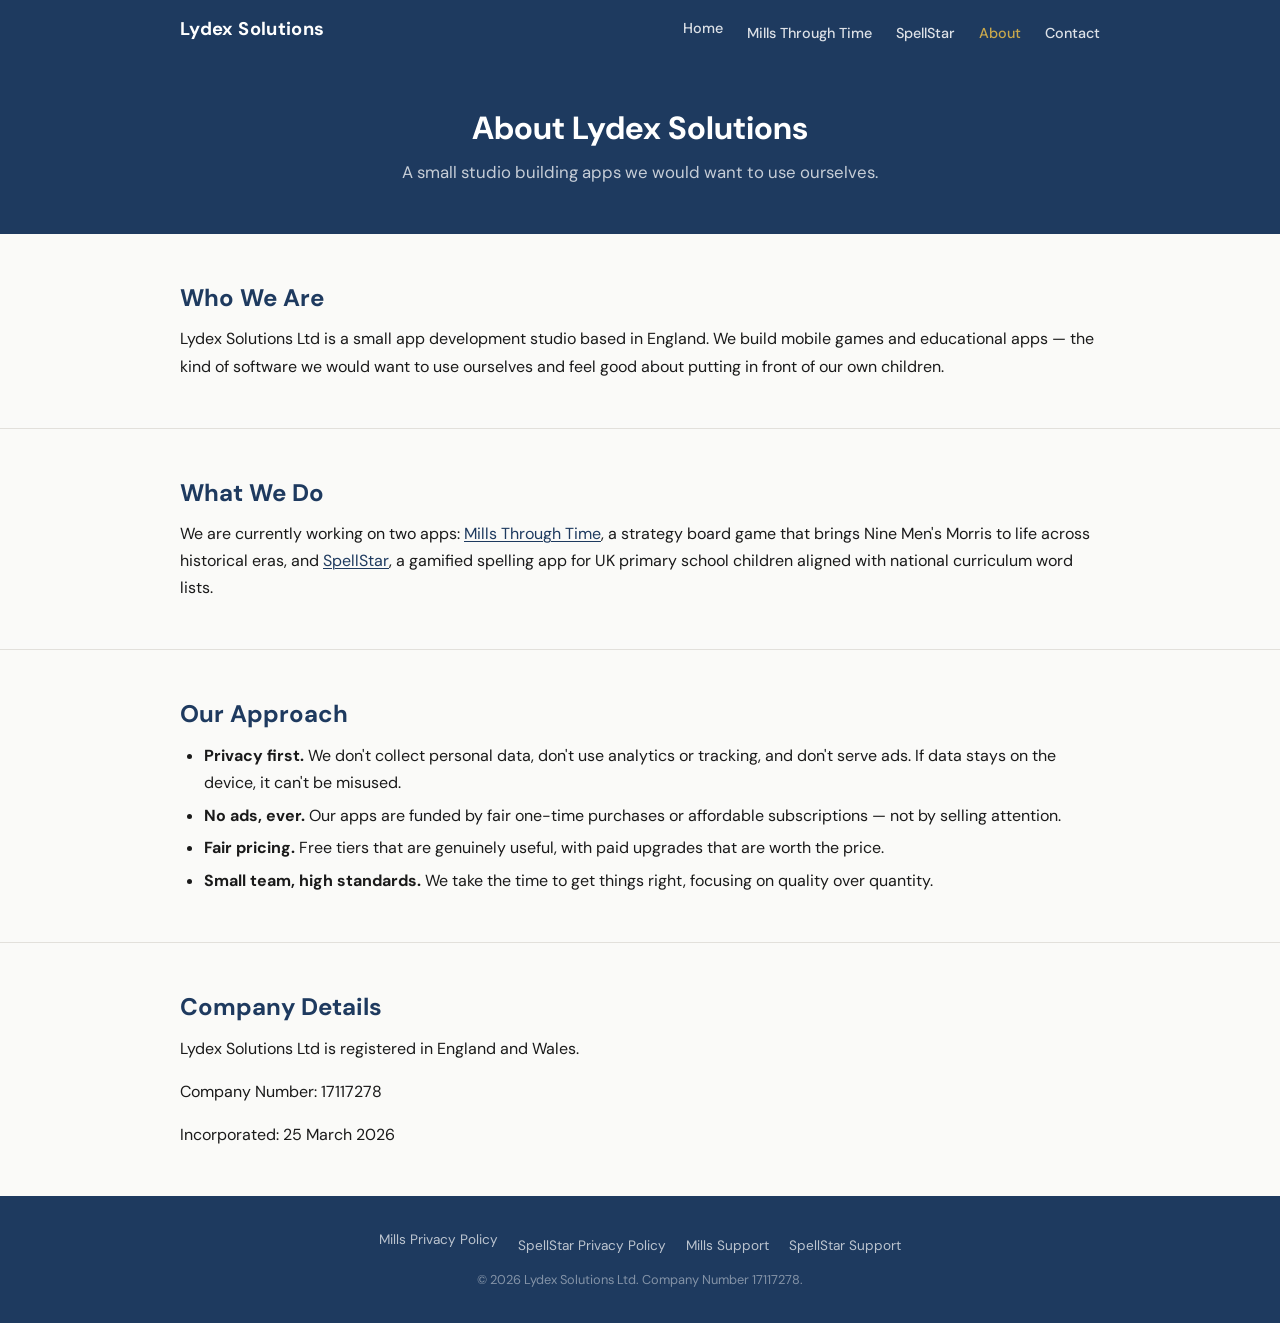
==== about.html @ fcdf0c38 "complete website build" ====
<!DOCTYPE html>
<html lang="en">
<head>
    <meta charset="UTF-8">
    <meta name="viewport" content="width=device-width, initial-scale=1.0">
    <title>About — Lydex Solutions</title>
    <meta name="description" content="About Lydex Solutions Ltd: a small UK app development studio building mobile games and educational apps.">
    <link rel="icon" type="image/svg+xml" href="data:image/svg+xml,%3Csvg xmlns='http://www.w3.org/2000/svg' viewBox='0 0 32 32'%3E%3Crect width='32' height='32' rx='6' fill='%231E3A5F'/%3E%3Ctext x='8' y='24' font-family='sans-serif' font-size='22' font-weight='700' fill='%23C9A84C'%3EL%3C/text%3E%3C/svg%3E">
    <link rel="preconnect" href="https://fonts.googleapis.com">
    <link rel="preconnect" href="https://fonts.gstatic.com" crossorigin>
    <link href="https://fonts.googleapis.com/css2?family=DM+Sans:wght@400;500;600;700&display=swap" rel="stylesheet">
    <link rel="stylesheet" href="css/style.css">
</head>
<body>
    <header class="site-header">
        <div class="container header-inner">
            <a href="index.html" class="site-logo">Lydex Solutions</a>
            <button class="nav-toggle" aria-label="Toggle navigation" aria-expanded="false">
                <span></span><span></span><span></span>
            </button>
            <nav>
                <ul class="nav-links">
                    <li><a href="index.html">Home</a></li>
                    <li><a href="mills-through-time.html">Mills Through Time</a></li>
                    <li><a href="spellstar.html">SpellStar</a></li>
                    <li><a href="about.html" class="active">About</a></li>
                    <li><a href="contact.html">Contact</a></li>
                </ul>
            </nav>
        </div>
    </header>

    <main>
        <section class="page-hero">
            <div class="container">
                <h1>About Lydex Solutions</h1>
                <p class="subtitle">A small studio building apps we would want to use ourselves.</p>
            </div>
        </section>

        <section class="section">
            <div class="container">
                <h2>Who We Are</h2>
                <p>Lydex Solutions Ltd is a small app development studio based in England. We build mobile games and educational apps &mdash; the kind of software we would want to use ourselves and feel good about putting in front of our own children.</p>
            </div>
        </section>

        <section class="section">
            <div class="container">
                <h2>What We Do</h2>
                <p>We are currently working on two apps: <a href="mills-through-time.html">Mills Through Time</a>, a strategy board game that brings Nine Men's Morris to life across historical eras, and <a href="spellstar.html">SpellStar</a>, a gamified spelling app for UK primary school children aligned with national curriculum word lists.</p>
            </div>
        </section>

        <section class="section">
            <div class="container">
                <h2>Our Approach</h2>
                <ul>
                    <li><strong>Privacy first.</strong> We don't collect personal data, don't use analytics or tracking, and don't serve ads. If data stays on the device, it can't be misused.</li>
                    <li><strong>No ads, ever.</strong> Our apps are funded by fair one-time purchases or affordable subscriptions &mdash; not by selling attention.</li>
                    <li><strong>Fair pricing.</strong> Free tiers that are genuinely useful, with paid upgrades that are worth the price.</li>
                    <li><strong>Small team, high standards.</strong> We take the time to get things right, focusing on quality over quantity.</li>
                </ul>
            </div>
        </section>

        <section class="section">
            <div class="container">
                <h2>Company Details</h2>
                <p>Lydex Solutions Ltd is registered in England and Wales.</p>
                <p>Company Number: 17117278</p>
                <p>Incorporated: 25 March 2026</p>
            </div>
        </section>
    </main>

    <footer class="site-footer">
        <div class="container footer-inner">
            <ul class="footer-links">
                <li><a href="mills-privacy.html">Mills Privacy Policy</a></li>
                <li><a href="spellstar-privacy.html">SpellStar Privacy Policy</a></li>
                <li><a href="mills-support.html">Mills Support</a></li>
                <li><a href="spellstar-support.html">SpellStar Support</a></li>
            </ul>
            <p class="footer-copy">&copy; 2026 Lydex Solutions Ltd. Company Number 17117278.</p>
        </div>
    </footer>

    <script>
        document.querySelector('.nav-toggle').addEventListener('click', function () {
            this.classList.toggle('open');
            this.setAttribute('aria-expanded', this.classList.contains('open'));
            document.querySelector('.nav-links').classList.toggle('open');
        });
    </script>
</body>
</html>
---- css/style.css ----
/* ===========================
   Lydex Solutions — Shared Stylesheet
   =========================== */

/* --- Reset & Base --- */
*, *::before, *::after {
    box-sizing: border-box;
    margin: 0;
    padding: 0;
}

:root {
    --navy: #1E3A5F;
    --gold: #C9A84C;
    --bg: #FAFAF8;
    --text: #1A1A1A;
    --muted: #6B6B6B;
    --border: #E2E0DB;
    --white: #FFFFFF;
    --gold-hover: #b8963f;
    --navy-light: #2a4d7a;
}

html {
    font-size: 16px;
    scroll-behavior: smooth;
}

body {
    font-family: 'DM Sans', sans-serif;
    background-color: var(--bg);
    color: var(--text);
    line-height: 1.7;
    min-height: 100vh;
    display: flex;
    flex-direction: column;
}

main {
    flex: 1;
}

img {
    max-width: 100%;
    height: auto;
    display: block;
}

a {
    color: var(--navy);
    text-decoration-thickness: 1px;
    text-underline-offset: 2px;
    transition: color 0.2s;
}

a:hover {
    color: var(--gold);
}

a:focus-visible {
    outline: 2px solid var(--gold);
    outline-offset: 2px;
    border-radius: 2px;
}

h1, h2, h3, h4 {
    line-height: 1.3;
    color: var(--navy);
}

h1 { font-size: 2rem; margin-bottom: 1rem; }
h2 { font-size: 1.5rem; margin-bottom: 0.75rem; }
h3 { font-size: 1.2rem; margin-bottom: 0.5rem; }

p + p {
    margin-top: 1rem;
}

ul, ol {
    padding-left: 1.5rem;
}

li + li {
    margin-top: 0.35rem;
}

/* --- Layout --- */
.container {
    width: 100%;
    max-width: 960px;
    margin: 0 auto;
    padding: 0 1.25rem;
}

.section {
    padding: 3rem 0;
}

.section + .section {
    border-top: 1px solid var(--border);
}

/* --- Header & Nav --- */
.site-header {
    background: var(--navy);
    padding: 0;
    position: sticky;
    top: 0;
    z-index: 100;
}

.header-inner {
    display: flex;
    align-items: center;
    justify-content: space-between;
    height: 60px;
}

.site-logo {
    color: var(--white);
    font-size: 1.15rem;
    font-weight: 700;
    text-decoration: none;
    letter-spacing: 0.02em;
}

.site-logo:hover {
    color: var(--gold);
}

.nav-links {
    display: flex;
    gap: 1.5rem;
    list-style: none;
    padding: 0;
}

.nav-links a {
    color: rgba(255, 255, 255, 0.85);
    text-decoration: none;
    font-size: 0.9rem;
    font-weight: 500;
    transition: color 0.2s;
}

.nav-links a:hover,
.nav-links a.active {
    color: var(--gold);
}

.nav-links a:focus-visible {
    outline: 2px solid var(--gold);
    outline-offset: 4px;
}

/* Hamburger */
.nav-toggle {
    display: none;
    background: none;
    border: none;
    cursor: pointer;
    padding: 0.5rem;
}

.nav-toggle span {
    display: block;
    width: 22px;
    height: 2px;
    background: var(--white);
    margin: 5px 0;
    transition: transform 0.3s, opacity 0.3s;
    border-radius: 1px;
}

/* Mobile nav */
@media (max-width: 700px) {
    .nav-toggle {
        display: block;
    }

    .nav-links {
        display: none;
        flex-direction: column;
        position: absolute;
        top: 60px;
        left: 0;
        right: 0;
        background: var(--navy);
        padding: 1rem 1.25rem 1.5rem;
        gap: 0;
        border-top: 1px solid rgba(255, 255, 255, 0.1);
    }

    .nav-links.open {
        display: flex;
    }

    .nav-links li {
        padding: 0.6rem 0;
        border-bottom: 1px solid rgba(255, 255, 255, 0.06);
    }

    .nav-links li:last-child {
        border-bottom: none;
    }

    .nav-links a {
        font-size: 1rem;
    }

    /* Hamburger animation */
    .nav-toggle.open span:nth-child(1) {
        transform: rotate(45deg) translate(5px, 5px);
    }
    .nav-toggle.open span:nth-child(2) {
        opacity: 0;
    }
    .nav-toggle.open span:nth-child(3) {
        transform: rotate(-45deg) translate(5px, -5px);
    }
}

/* --- Hero / Page Header --- */
.page-hero {
    background: var(--navy);
    color: var(--white);
    padding: 3rem 0;
    text-align: center;
}

.page-hero h1 {
    color: var(--white);
    font-size: 2rem;
    margin-bottom: 0.5rem;
}

.page-hero .subtitle {
    color: rgba(255, 255, 255, 0.75);
    font-size: 1.05rem;
    max-width: 600px;
    margin: 0 auto;
}

/* --- App Cards (Homepage) --- */
.app-cards {
    display: grid;
    grid-template-columns: 1fr;
    gap: 1.5rem;
}

@media (min-width: 600px) {
    .app-cards {
        grid-template-columns: 1fr 1fr;
    }
}

.app-card {
    background: var(--white);
    border: 1px solid var(--border);
    border-radius: 8px;
    padding: 1.75rem;
    transition: border-color 0.2s;
}

.app-card:hover {
    border-color: var(--gold);
}

.app-card h3 {
    margin-bottom: 0.4rem;
}

.app-card .app-tagline {
    color: var(--muted);
    font-size: 0.9rem;
    margin-bottom: 1rem;
}

.app-card p {
    font-size: 0.95rem;
    margin-bottom: 1rem;
}

.app-card .badge {
    display: inline-block;
    font-size: 0.78rem;
    font-weight: 600;
    padding: 0.25rem 0.65rem;
    border-radius: 4px;
    text-transform: uppercase;
    letter-spacing: 0.04em;
}

.badge--coming-soon {
    background: rgba(201, 168, 76, 0.12);
    color: var(--gold);
}

.badge--in-dev {
    background: rgba(30, 58, 95, 0.08);
    color: var(--navy);
}

/* --- Buttons / Links --- */
.btn {
    display: inline-block;
    padding: 0.6rem 1.25rem;
    border-radius: 6px;
    font-size: 0.9rem;
    font-weight: 600;
    text-decoration: none;
    transition: background 0.2s, color 0.2s;
}

.btn--primary {
    background: var(--navy);
    color: var(--white);
}

.btn--primary:hover {
    background: var(--navy-light);
    color: var(--white);
}

.btn--outline {
    background: transparent;
    color: var(--navy);
    border: 1.5px solid var(--navy);
}

.btn--outline:hover {
    background: var(--navy);
    color: var(--white);
}

.link-arrow {
    font-weight: 600;
    font-size: 0.9rem;
    text-decoration: none;
}

.link-arrow::after {
    content: ' \2192';
}

/* --- Feature List --- */
.feature-grid {
    display: grid;
    grid-template-columns: 1fr;
    gap: 1.25rem;
    margin-top: 1.5rem;
}

@media (min-width: 600px) {
    .feature-grid {
        grid-template-columns: 1fr 1fr;
    }
}

.feature-item {
    background: var(--white);
    border: 1px solid var(--border);
    border-radius: 6px;
    padding: 1.25rem;
}

.feature-item h3 {
    font-size: 1rem;
    margin-bottom: 0.3rem;
}

.feature-item p {
    font-size: 0.9rem;
    color: var(--muted);
}

/* --- Info Box --- */
.info-box {
    background: var(--white);
    border-left: 3px solid var(--gold);
    padding: 1.25rem 1.5rem;
    border-radius: 0 6px 6px 0;
    margin: 1.5rem 0;
}

.info-box p {
    font-size: 0.95rem;
}

/* --- Policy / Legal --- */
.policy-content h2 {
    margin-top: 2rem;
    font-size: 1.3rem;
}

.policy-content h2:first-child {
    margin-top: 0;
}

.policy-content p,
.policy-content ul {
    margin-top: 0.75rem;
}

/* --- Footer --- */
.site-footer {
    background: var(--navy);
    color: rgba(255, 255, 255, 0.7);
    padding: 2rem 0;
    font-size: 0.85rem;
    margin-top: auto;
}

.footer-inner {
    display: flex;
    flex-direction: column;
    gap: 0.75rem;
    align-items: center;
    text-align: center;
}

.footer-links {
    display: flex;
    gap: 1.25rem;
    flex-wrap: wrap;
    justify-content: center;
    list-style: none;
    padding: 0;
}

.footer-links a {
    color: rgba(255, 255, 255, 0.7);
    text-decoration: none;
    font-size: 0.85rem;
}

.footer-links a:hover {
    color: var(--gold);
}

.footer-copy {
    color: rgba(255, 255, 255, 0.45);
    font-size: 0.8rem;
}

/* --- Utility --- */
.text-center { text-align: center; }
.text-muted { color: var(--muted); }
.mt-1 { margin-top: 1rem; }
.mt-2 { margin-top: 2rem; }
.mb-1 { margin-bottom: 1rem; }
.mb-2 { margin-bottom: 2rem; }

/* --- Print --- */
@media print {
    .site-header, .site-footer, .nav-toggle { display: none; }
    body { background: white; color: black; }
    a { color: black; text-decoration: underline; }
}
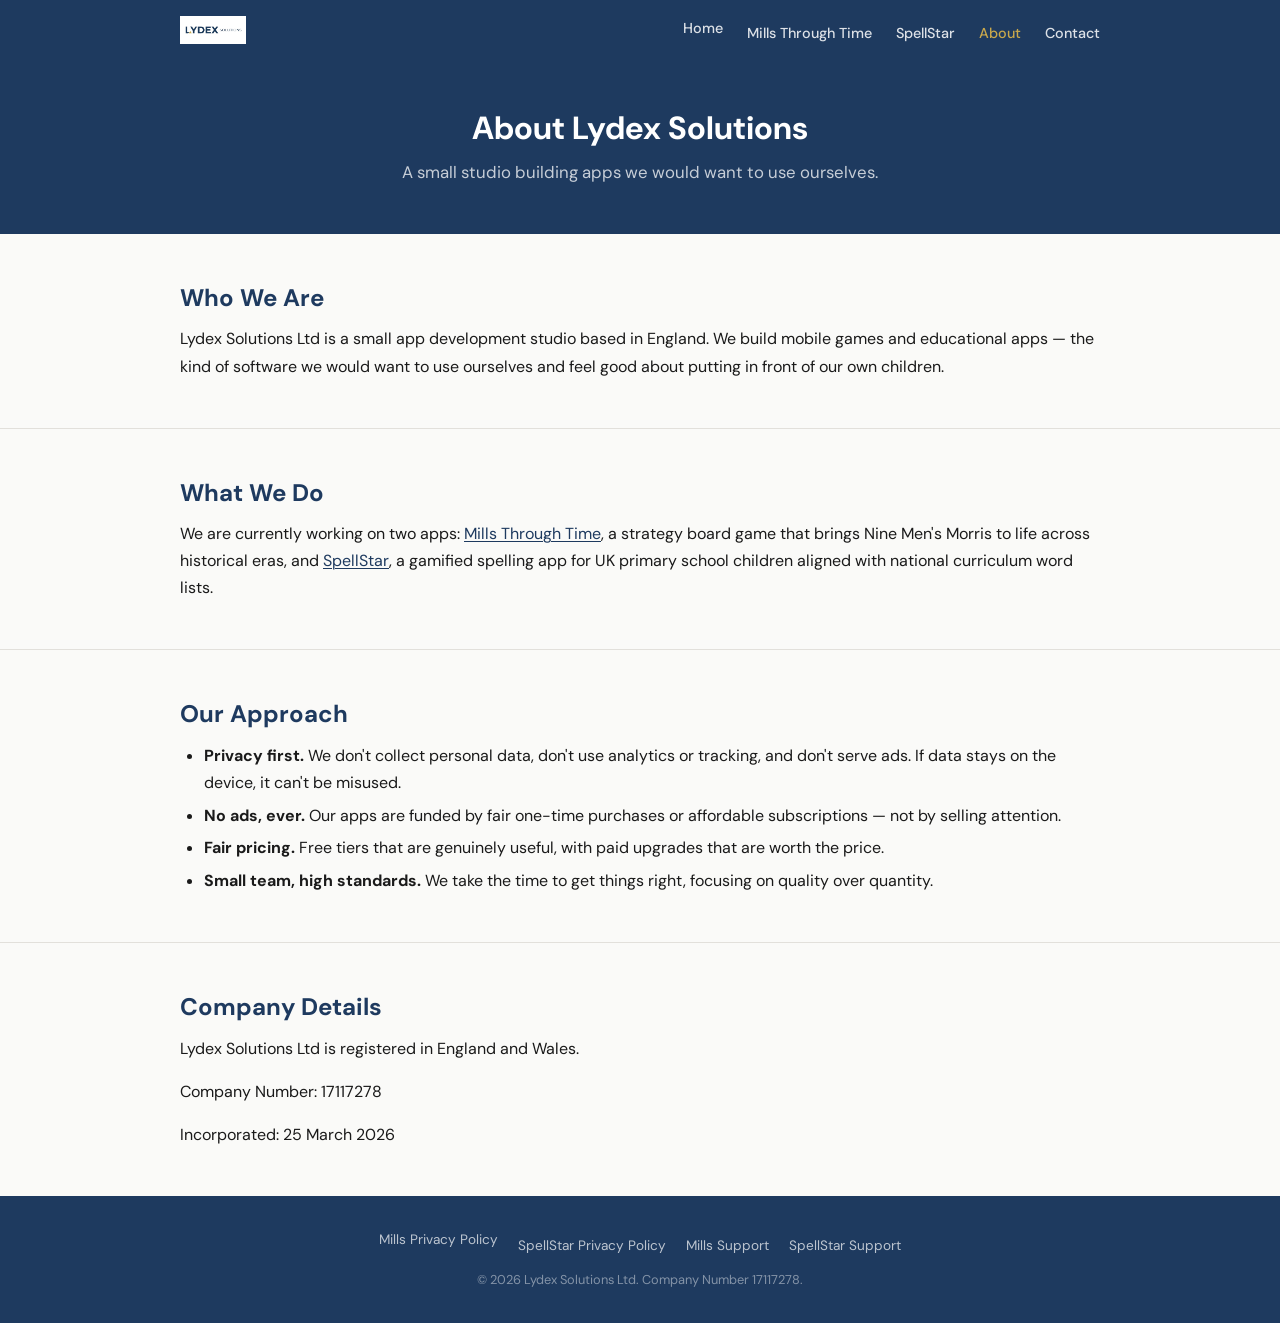
==== commit 9224ff45: "Add company logo to header across all pages Replace text "Lydex Solutions" in nav header with logo i" ====
--- a/about.html
+++ b/about.html
@@ -14,7 +14,7 @@
 <body>
     <header class="site-header">
         <div class="container header-inner">
-            <a href="index.html" class="site-logo">Lydex Solutions</a>
+            <a href="index.html" class="site-logo"><img src="images/logo.jpg" alt="Lydex Solutions" height="28"></a>
             <button class="nav-toggle" aria-label="Toggle navigation" aria-expanded="false">
                 <span></span><span></span><span></span>
             </button>
--- a/css/style.css
+++ b/css/style.css
@@ -117,15 +117,14 @@
 }
 
 .site-logo {
-    color: var(--white);
-    font-size: 1.15rem;
-    font-weight: 700;
+    display: flex;
+    align-items: center;
     text-decoration: none;
-    letter-spacing: 0.02em;
-}
-
-.site-logo:hover {
-    color: var(--gold);
+}
+
+.site-logo img {
+    height: 28px;
+    width: auto;
 }
 
 .nav-links {
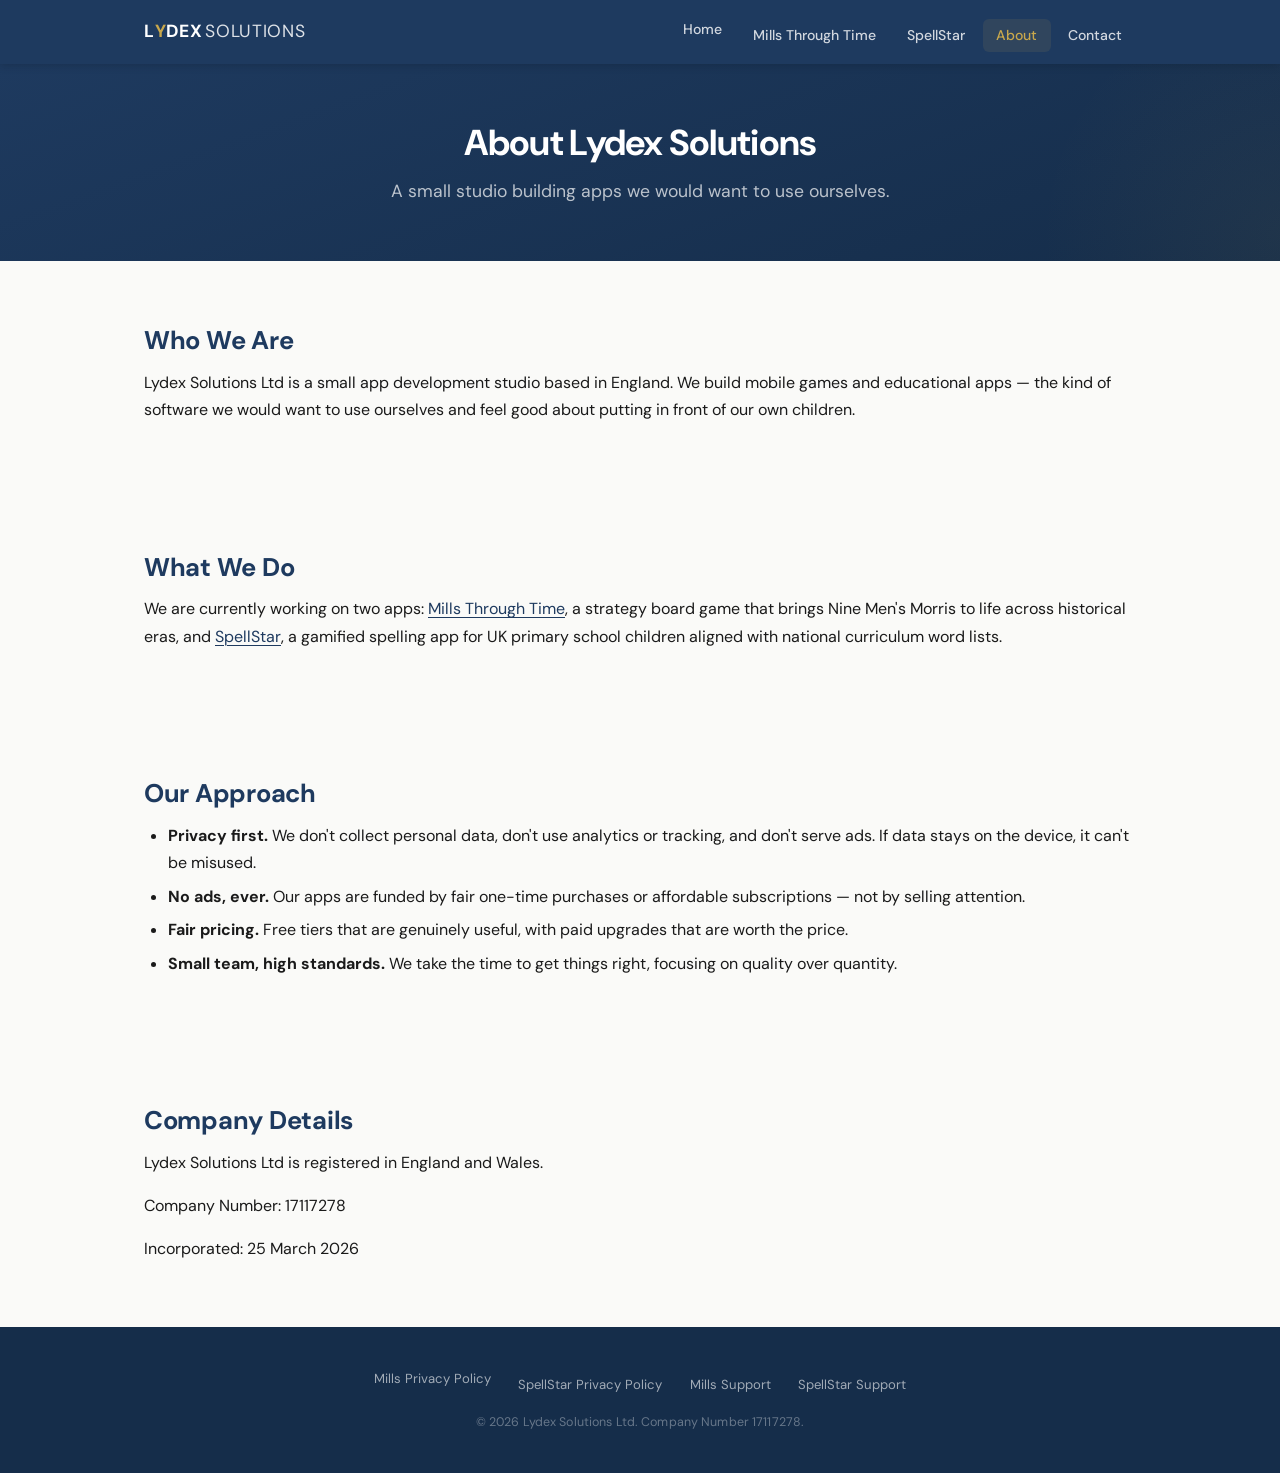
==== commit 2050da71: "Fix header logo and homepage hero - Header: replace JPG image with styled text logo (JPG white   bac" ====
--- a/about.html
+++ b/about.html
@@ -14,7 +14,7 @@
 <body>
     <header class="site-header">
         <div class="container header-inner">
-            <a href="index.html" class="site-logo"><img src="images/logo.jpg" alt="Lydex Solutions" height="28"></a>
+            <a href="index.html" class="site-logo">L<span class="logo-accent">Y</span>DEX <span style="font-weight:400;opacity:0.85;margin-left:0.15em">SOLUTIONS</span></a>
             <button class="nav-toggle" aria-label="Toggle navigation" aria-expanded="false">
                 <span></span><span></span><span></span>
             </button>
--- a/css/style.css
+++ b/css/style.css
@@ -1,5 +1,5 @@
 /* ===========================
-   Lydex Solutions — Shared Stylesheet
+   Lydex Solutions — Stylesheet
    =========================== */
 
 /* --- Reset & Base --- */
@@ -11,19 +11,32 @@
 
 :root {
     --navy: #1E3A5F;
+    --navy-dark: #152d4a;
+    --navy-light: #2a4d7a;
     --gold: #C9A84C;
+    --gold-soft: rgba(201, 168, 76, 0.10);
+    --gold-hover: #b8963f;
     --bg: #FAFAF8;
+    --bg-alt: #F4F3F0;
     --text: #1A1A1A;
+    --text-light: #3d3d3d;
     --muted: #6B6B6B;
     --border: #E2E0DB;
+    --border-light: #EDECEA;
     --white: #FFFFFF;
-    --gold-hover: #b8963f;
-    --navy-light: #2a4d7a;
+    --shadow-sm: 0 1px 3px rgba(0, 0, 0, 0.04), 0 1px 2px rgba(0, 0, 0, 0.06);
+    --shadow-md: 0 4px 12px rgba(0, 0, 0, 0.06), 0 2px 4px rgba(0, 0, 0, 0.04);
+    --shadow-lg: 0 12px 32px rgba(0, 0, 0, 0.08), 0 4px 8px rgba(0, 0, 0, 0.04);
+    --radius-sm: 6px;
+    --radius-md: 10px;
+    --radius-lg: 16px;
 }
 
 html {
     font-size: 16px;
     scroll-behavior: smooth;
+    -webkit-font-smoothing: antialiased;
+    -moz-osx-font-smoothing: grayscale;
 }
 
 body {
@@ -42,15 +55,14 @@
 
 img {
     max-width: 100%;
-    height: auto;
     display: block;
 }
 
 a {
     color: var(--navy);
     text-decoration-thickness: 1px;
-    text-underline-offset: 2px;
-    transition: color 0.2s;
+    text-underline-offset: 3px;
+    transition: color 0.2s ease;
 }
 
 a:hover {
@@ -59,45 +71,39 @@
 
 a:focus-visible {
     outline: 2px solid var(--gold);
-    outline-offset: 2px;
+    outline-offset: 3px;
     border-radius: 2px;
 }
 
 h1, h2, h3, h4 {
-    line-height: 1.3;
+    line-height: 1.25;
     color: var(--navy);
-}
-
-h1 { font-size: 2rem; margin-bottom: 1rem; }
-h2 { font-size: 1.5rem; margin-bottom: 0.75rem; }
-h3 { font-size: 1.2rem; margin-bottom: 0.5rem; }
-
-p + p {
-    margin-top: 1rem;
-}
-
-ul, ol {
-    padding-left: 1.5rem;
-}
-
-li + li {
-    margin-top: 0.35rem;
-}
+    font-weight: 700;
+}
+
+h1 { font-size: 2.25rem; margin-bottom: 1rem; letter-spacing: -0.02em; }
+h2 { font-size: 1.6rem; margin-bottom: 0.75rem; letter-spacing: -0.01em; }
+h3 { font-size: 1.15rem; margin-bottom: 0.5rem; }
+
+p + p { margin-top: 1rem; }
+
+ul, ol { padding-left: 1.5rem; }
+li + li { margin-top: 0.4rem; }
 
 /* --- Layout --- */
 .container {
     width: 100%;
-    max-width: 960px;
+    max-width: 1040px;
     margin: 0 auto;
-    padding: 0 1.25rem;
+    padding: 0 1.5rem;
 }
 
 .section {
-    padding: 3rem 0;
-}
-
-.section + .section {
-    border-top: 1px solid var(--border);
+    padding: 4rem 0;
+}
+
+.section--alt {
+    background: var(--bg-alt);
 }
 
 /* --- Header & Nav --- */
@@ -107,49 +113,66 @@
     position: sticky;
     top: 0;
     z-index: 100;
+    box-shadow: 0 2px 8px rgba(0, 0, 0, 0.15);
 }
 
 .header-inner {
     display: flex;
     align-items: center;
     justify-content: space-between;
-    height: 60px;
+    height: 64px;
 }
 
 .site-logo {
     display: flex;
     align-items: center;
     text-decoration: none;
-}
-
-.site-logo img {
-    height: 28px;
-    width: auto;
+    flex-shrink: 0;
+    color: var(--white);
+    font-size: 1.1rem;
+    font-weight: 700;
+    letter-spacing: 0.04em;
+}
+
+.site-logo:hover {
+    color: var(--gold);
+}
+
+.site-logo .logo-accent {
+    color: var(--gold);
 }
 
 .nav-links {
     display: flex;
-    gap: 1.5rem;
+    gap: 0.25rem;
     list-style: none;
     padding: 0;
+    margin: 0;
 }
 
 .nav-links a {
-    color: rgba(255, 255, 255, 0.85);
+    color: rgba(255, 255, 255, 0.8);
     text-decoration: none;
-    font-size: 0.9rem;
+    font-size: 0.88rem;
     font-weight: 500;
-    transition: color 0.2s;
-}
-
-.nav-links a:hover,
+    padding: 0.45rem 0.85rem;
+    border-radius: var(--radius-sm);
+    transition: color 0.2s, background 0.2s;
+}
+
+.nav-links a:hover {
+    color: var(--white);
+    background: rgba(255, 255, 255, 0.08);
+}
+
 .nav-links a.active {
     color: var(--gold);
+    background: rgba(201, 168, 76, 0.1);
 }
 
 .nav-links a:focus-visible {
     outline: 2px solid var(--gold);
-    outline-offset: 4px;
+    outline-offset: 2px;
 }
 
 /* Hamburger */
@@ -159,6 +182,12 @@
     border: none;
     cursor: pointer;
     padding: 0.5rem;
+    border-radius: var(--radius-sm);
+    transition: background 0.2s;
+}
+
+.nav-toggle:hover {
+    background: rgba(255, 255, 255, 0.1);
 }
 
 .nav-toggle span {
@@ -172,7 +201,7 @@
 }
 
 /* Mobile nav */
-@media (max-width: 700px) {
+@media (max-width: 720px) {
     .nav-toggle {
         display: block;
     }
@@ -181,13 +210,14 @@
         display: none;
         flex-direction: column;
         position: absolute;
-        top: 60px;
+        top: 64px;
         left: 0;
         right: 0;
-        background: var(--navy);
-        padding: 1rem 1.25rem 1.5rem;
+        background: var(--navy-dark);
+        padding: 0.75rem 1rem 1rem;
         gap: 0;
-        border-top: 1px solid rgba(255, 255, 255, 0.1);
+        border-top: 1px solid rgba(255, 255, 255, 0.08);
+        box-shadow: 0 8px 24px rgba(0, 0, 0, 0.2);
     }
 
     .nav-links.open {
@@ -195,8 +225,7 @@
     }
 
     .nav-links li {
-        padding: 0.6rem 0;
-        border-bottom: 1px solid rgba(255, 255, 255, 0.06);
+        border-bottom: 1px solid rgba(255, 255, 255, 0.04);
     }
 
     .nav-links li:last-child {
@@ -204,10 +233,11 @@
     }
 
     .nav-links a {
-        font-size: 1rem;
-    }
-
-    /* Hamburger animation */
+        font-size: 0.95rem;
+        padding: 0.75rem 0.85rem;
+        border-radius: var(--radius-sm);
+    }
+
     .nav-toggle.open span:nth-child(1) {
         transform: rotate(45deg) translate(5px, 5px);
     }
@@ -221,23 +251,73 @@
 
 /* --- Hero / Page Header --- */
 .page-hero {
-    background: var(--navy);
+    background: linear-gradient(160deg, var(--navy) 0%, var(--navy-dark) 100%);
     color: var(--white);
-    padding: 3rem 0;
+    padding: 3.5rem 0;
     text-align: center;
+    position: relative;
+    overflow: hidden;
+}
+
+.page-hero::before {
+    content: '';
+    position: absolute;
+    top: -40%;
+    right: -20%;
+    width: 500px;
+    height: 500px;
+    background: radial-gradient(circle, rgba(201, 168, 76, 0.06) 0%, transparent 70%);
+    pointer-events: none;
 }
 
 .page-hero h1 {
     color: var(--white);
-    font-size: 2rem;
-    margin-bottom: 0.5rem;
+    font-size: 2.25rem;
+    margin-bottom: 0.75rem;
+    position: relative;
 }
 
 .page-hero .subtitle {
-    color: rgba(255, 255, 255, 0.75);
-    font-size: 1.05rem;
-    max-width: 600px;
+    color: rgba(255, 255, 255, 0.7);
+    font-size: 1.1rem;
+    max-width: 560px;
     margin: 0 auto;
+    line-height: 1.6;
+    position: relative;
+}
+
+/* Homepage hero — with logo on light background */
+.home-hero {
+    background: var(--white);
+    padding: 3.5rem 0 3rem;
+    border-bottom: 1px solid var(--border-light);
+}
+
+.home-hero::before {
+    display: none;
+}
+
+.home-hero .hero-logo {
+    height: auto;
+    width: 340px;
+    max-width: 75%;
+    margin: 0 auto 1.75rem;
+    display: block;
+}
+
+.home-hero .subtitle {
+    font-size: 1.1rem;
+    max-width: 520px;
+    color: var(--muted);
+}
+
+.hero-divider {
+    width: 48px;
+    height: 3px;
+    background: var(--gold);
+    border: none;
+    border-radius: 2px;
+    margin: 1.5rem auto 0;
 }
 
 /* --- App Cards (Homepage) --- */
@@ -247,7 +327,7 @@
     gap: 1.5rem;
 }
 
-@media (min-width: 600px) {
+@media (min-width: 640px) {
     .app-cards {
         grid-template-columns: 1fr 1fr;
     }
@@ -255,79 +335,141 @@
 
 .app-card {
     background: var(--white);
-    border: 1px solid var(--border);
-    border-radius: 8px;
-    padding: 1.75rem;
-    transition: border-color 0.2s;
+    border: 1px solid var(--border-light);
+    border-radius: var(--radius-md);
+    padding: 2rem;
+    box-shadow: var(--shadow-sm);
+    transition: box-shadow 0.25s ease, border-color 0.25s ease, transform 0.25s ease;
+    position: relative;
 }
 
 .app-card:hover {
+    box-shadow: var(--shadow-md);
     border-color: var(--gold);
+    transform: translateY(-2px);
+}
+
+.app-card::before {
+    content: '';
+    position: absolute;
+    top: 0;
+    left: 0;
+    right: 0;
+    height: 3px;
+    border-radius: var(--radius-md) var(--radius-md) 0 0;
+    opacity: 0;
+    transition: opacity 0.25s ease;
+}
+
+.app-card:hover::before {
+    opacity: 1;
+}
+
+.app-card:first-child::before {
+    background: var(--gold);
+}
+
+.app-card:last-child::before {
+    background: var(--navy);
 }
 
 .app-card h3 {
-    margin-bottom: 0.4rem;
+    font-size: 1.25rem;
+    margin-bottom: 0.3rem;
 }
 
 .app-card .app-tagline {
     color: var(--muted);
-    font-size: 0.9rem;
-    margin-bottom: 1rem;
+    font-size: 0.88rem;
+    margin-bottom: 1.25rem;
+    font-style: italic;
 }
 
 .app-card p {
     font-size: 0.95rem;
+    color: var(--text-light);
     margin-bottom: 1rem;
+    line-height: 1.65;
 }
 
 .app-card .badge {
     display: inline-block;
-    font-size: 0.78rem;
-    font-weight: 600;
-    padding: 0.25rem 0.65rem;
-    border-radius: 4px;
+    font-size: 0.72rem;
+    font-weight: 700;
+    padding: 0.3rem 0.75rem;
+    border-radius: 20px;
     text-transform: uppercase;
-    letter-spacing: 0.04em;
+    letter-spacing: 0.06em;
 }
 
 .badge--coming-soon {
-    background: rgba(201, 168, 76, 0.12);
-    color: var(--gold);
+    background: var(--gold-soft);
+    color: var(--gold-hover);
 }
 
 .badge--in-dev {
-    background: rgba(30, 58, 95, 0.08);
-    color: var(--navy);
+    background: rgba(30, 58, 95, 0.07);
+    color: var(--navy-light);
+}
+
+/* --- Section Headers --- */
+.section-header {
+    text-align: center;
+    margin-bottom: 2.5rem;
+}
+
+.section-header h2 {
+    margin-bottom: 0.5rem;
+}
+
+.section-header p {
+    color: var(--muted);
+    font-size: 1rem;
+    max-width: 480px;
+    margin: 0 auto;
+}
+
+.section-header .accent-bar {
+    width: 40px;
+    height: 3px;
+    background: var(--gold);
+    border-radius: 2px;
+    margin: 0.75rem auto 0;
 }
 
 /* --- Buttons / Links --- */
 .btn {
     display: inline-block;
-    padding: 0.6rem 1.25rem;
-    border-radius: 6px;
+    padding: 0.65rem 1.4rem;
+    border-radius: var(--radius-sm);
     font-size: 0.9rem;
     font-weight: 600;
     text-decoration: none;
-    transition: background 0.2s, color 0.2s;
+    transition: all 0.2s ease;
+    cursor: pointer;
 }
 
 .btn--primary {
     background: var(--navy);
     color: var(--white);
+    box-shadow: 0 2px 4px rgba(30, 58, 95, 0.2);
 }
 
 .btn--primary:hover {
     background: var(--navy-light);
     color: var(--white);
+    box-shadow: 0 4px 8px rgba(30, 58, 95, 0.25);
+    transform: translateY(-1px);
 }
 
 .btn--outline {
     background: transparent;
     color: var(--navy);
-    border: 1.5px solid var(--navy);
+    border: 1.5px solid var(--border);
 }
 
 .btn--outline:hover {
+    border-color: var(--navy);
     background: var(--navy);
     color: var(--white);
 }
@@ -336,41 +478,70 @@
     font-weight: 600;
     font-size: 0.9rem;
     text-decoration: none;
+    color: var(--navy);
+    transition: color 0.2s, gap 0.2s;
+    display: inline-flex;
+    align-items: center;
+    gap: 0.35rem;
 }
 
 .link-arrow::after {
-    content: ' \2192';
+    content: '\2192';
+    transition: transform 0.2s;
+}
+
+.link-arrow:hover {
+    color: var(--gold);
+}
+
+.link-arrow:hover::after {
+    transform: translateX(3px);
 }
 
 /* --- Feature List --- */
 .feature-grid {
     display: grid;
     grid-template-columns: 1fr;
-    gap: 1.25rem;
+    gap: 1rem;
     margin-top: 1.5rem;
 }
 
-@media (min-width: 600px) {
+@media (min-width: 640px) {
     .feature-grid {
         grid-template-columns: 1fr 1fr;
     }
 }
 
+@media (min-width: 860px) {
+    .feature-grid--three {
+        grid-template-columns: 1fr 1fr 1fr;
+    }
+}
+
 .feature-item {
     background: var(--white);
-    border: 1px solid var(--border);
-    border-radius: 6px;
-    padding: 1.25rem;
+    border: 1px solid var(--border-light);
+    border-radius: var(--radius-md);
+    padding: 1.5rem;
+    box-shadow: var(--shadow-sm);
+    transition: box-shadow 0.2s, transform 0.2s;
+}
+
+.feature-item:hover {
+    box-shadow: var(--shadow-md);
+    transform: translateY(-1px);
 }
 
 .feature-item h3 {
     font-size: 1rem;
-    margin-bottom: 0.3rem;
+    margin-bottom: 0.4rem;
+    color: var(--navy);
 }
 
 .feature-item p {
     font-size: 0.9rem;
     color: var(--muted);
+    line-height: 1.6;
 }
 
 /* --- Info Box --- */
@@ -378,34 +549,51 @@
     background: var(--white);
     border-left: 3px solid var(--gold);
     padding: 1.25rem 1.5rem;
-    border-radius: 0 6px 6px 0;
+    border-radius: 0 var(--radius-sm) var(--radius-sm) 0;
     margin: 1.5rem 0;
+    box-shadow: var(--shadow-sm);
 }
 
 .info-box p {
     font-size: 0.95rem;
+    line-height: 1.6;
 }
 
 /* --- Policy / Legal --- */
 .policy-content h2 {
-    margin-top: 2rem;
-    font-size: 1.3rem;
+    margin-top: 2.5rem;
+    padding-top: 2rem;
+    border-top: 1px solid var(--border-light);
+    font-size: 1.25rem;
 }
 
 .policy-content h2:first-child {
     margin-top: 0;
+    padding-top: 0;
+    border-top: none;
+}
+
+.policy-content h3 {
+    margin-top: 1.75rem;
+    font-size: 1.05rem;
+    color: var(--navy);
 }
 
 .policy-content p,
 .policy-content ul {
     margin-top: 0.75rem;
+    color: var(--text-light);
+}
+
+.policy-content strong {
+    color: var(--text);
 }
 
 /* --- Footer --- */
 .site-footer {
-    background: var(--navy);
-    color: rgba(255, 255, 255, 0.7);
-    padding: 2rem 0;
+    background: var(--navy-dark);
+    color: rgba(255, 255, 255, 0.65);
+    padding: 2.5rem 0;
     font-size: 0.85rem;
     margin-top: auto;
 }
@@ -413,14 +601,14 @@
 .footer-inner {
     display: flex;
     flex-direction: column;
-    gap: 0.75rem;
+    gap: 1rem;
     align-items: center;
     text-align: center;
 }
 
 .footer-links {
     display: flex;
-    gap: 1.25rem;
+    gap: 0.5rem;
     flex-wrap: wrap;
     justify-content: center;
     list-style: none;
@@ -428,18 +616,23 @@
 }
 
 .footer-links a {
-    color: rgba(255, 255, 255, 0.7);
+    color: rgba(255, 255, 255, 0.6);
     text-decoration: none;
-    font-size: 0.85rem;
+    font-size: 0.82rem;
+    padding: 0.3rem 0.6rem;
+    border-radius: var(--radius-sm);
+    transition: color 0.2s, background 0.2s;
 }
 
 .footer-links a:hover {
     color: var(--gold);
+    background: rgba(255, 255, 255, 0.05);
 }
 
 .footer-copy {
-    color: rgba(255, 255, 255, 0.45);
-    font-size: 0.8rem;
+    color: rgba(255, 255, 255, 0.35);
+    font-size: 0.78rem;
+    letter-spacing: 0.01em;
 }
 
 /* --- Utility --- */
@@ -455,4 +648,6 @@
     .site-header, .site-footer, .nav-toggle { display: none; }
     body { background: white; color: black; }
     a { color: black; text-decoration: underline; }
-}
+    .page-hero { background: white; color: black; padding: 1rem 0; }
+    .page-hero h1, .page-hero .subtitle { color: black; }
+}
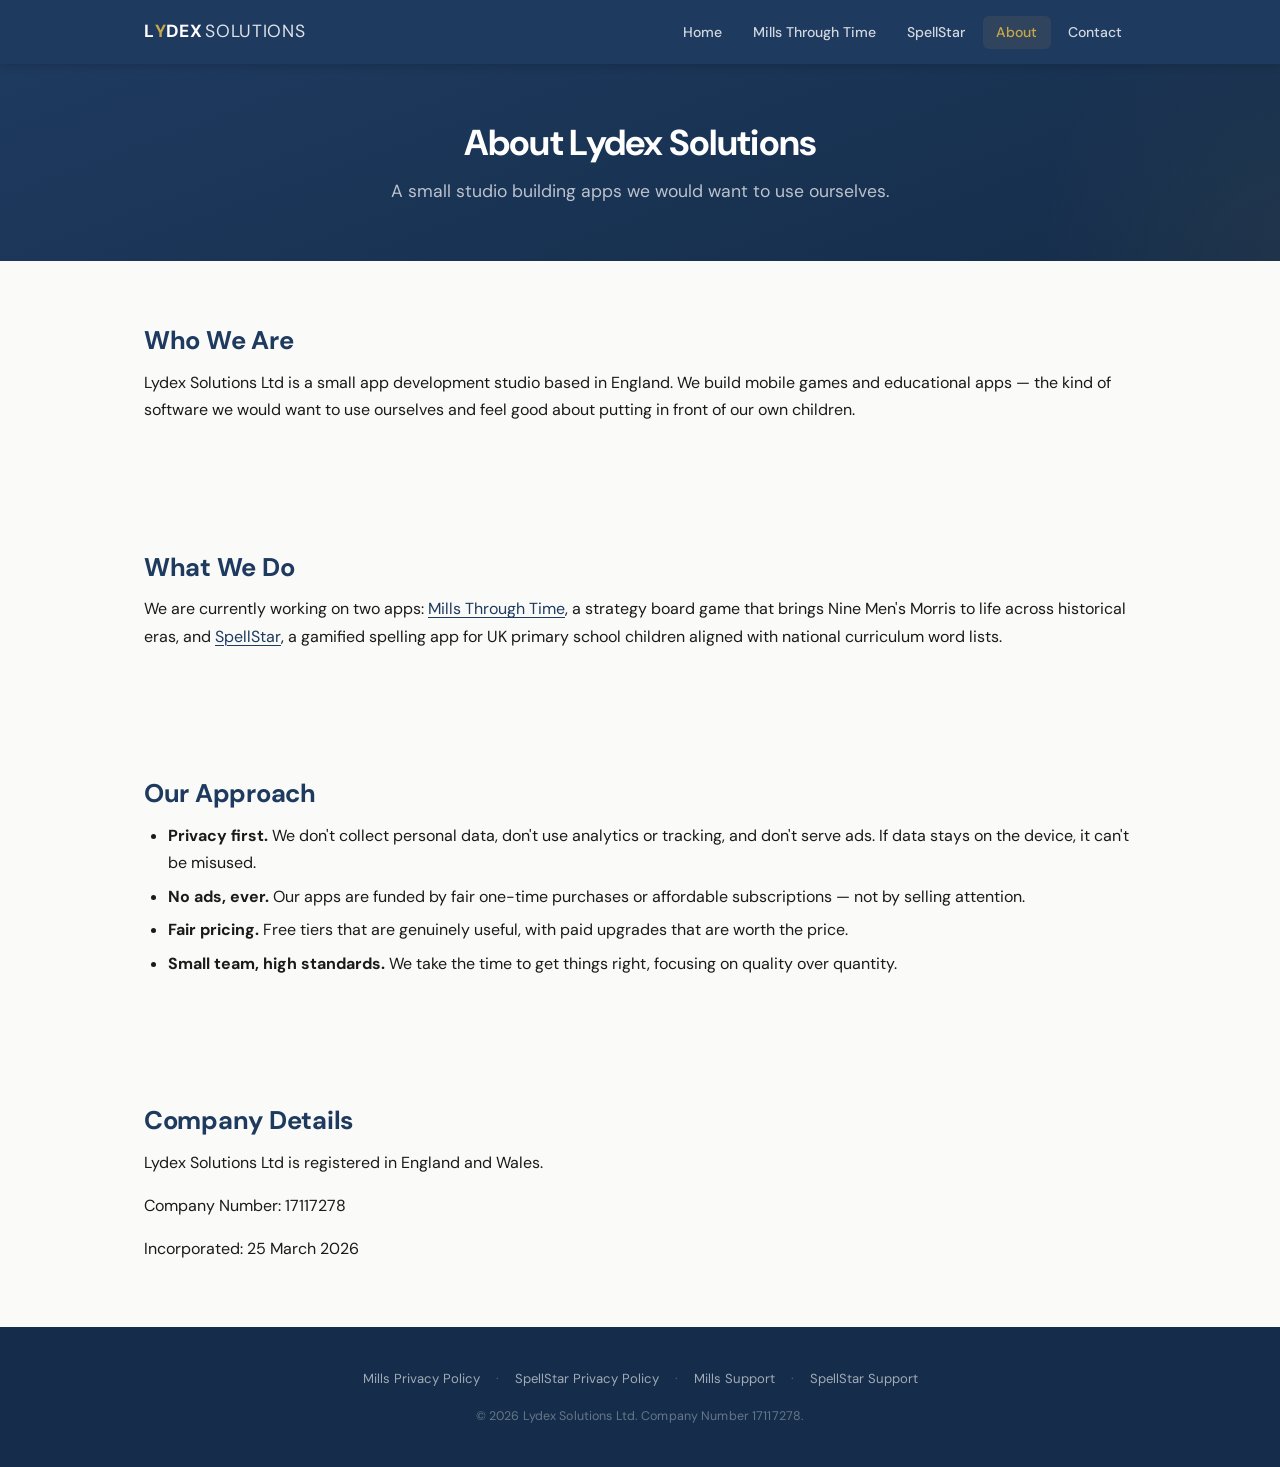
==== commit 268449f0: "Clean URLs, SEO, and 404 page - Add .htaccess: strip .html extensions, redirect index.html to /,   f" ====
--- a/about.html
+++ b/about.html
@@ -5,26 +5,32 @@
     <meta name="viewport" content="width=device-width, initial-scale=1.0">
     <title>About — Lydex Solutions</title>
     <meta name="description" content="About Lydex Solutions Ltd: a small UK app development studio building mobile games and educational apps.">
+    <link rel="canonical" href="https://lydexsolutions.co.uk/about">
+    <meta property="og:type" content="website">
+    <meta property="og:site_name" content="Lydex Solutions">
+    <meta property="og:title" content="About">
+    <meta property="og:description" content="About Lydex Solutions Ltd: a small UK app development studio building mobile games and educational apps.">
+    <meta property="og:url" content="https://lydexsolutions.co.uk/about">
     <link rel="icon" type="image/svg+xml" href="data:image/svg+xml,%3Csvg xmlns='http://www.w3.org/2000/svg' viewBox='0 0 32 32'%3E%3Crect width='32' height='32' rx='6' fill='%231E3A5F'/%3E%3Ctext x='8' y='24' font-family='sans-serif' font-size='22' font-weight='700' fill='%23C9A84C'%3EL%3C/text%3E%3C/svg%3E">
     <link rel="preconnect" href="https://fonts.googleapis.com">
     <link rel="preconnect" href="https://fonts.gstatic.com" crossorigin>
     <link href="https://fonts.googleapis.com/css2?family=DM+Sans:wght@400;500;600;700&display=swap" rel="stylesheet">
-    <link rel="stylesheet" href="css/style.css">
+    <link rel="stylesheet" href="/css/style.css">
 </head>
 <body>
     <header class="site-header">
         <div class="container header-inner">
-            <a href="index.html" class="site-logo">L<span class="logo-accent">Y</span>DEX <span style="font-weight:400;opacity:0.85;margin-left:0.15em">SOLUTIONS</span></a>
+            <a href="/" class="site-logo">L<span class="logo-accent">Y</span>DEX <span style="font-weight:400;opacity:0.85;margin-left:0.15em">SOLUTIONS</span></a>
             <button class="nav-toggle" aria-label="Toggle navigation" aria-expanded="false">
                 <span></span><span></span><span></span>
             </button>
             <nav>
                 <ul class="nav-links">
-                    <li><a href="index.html">Home</a></li>
-                    <li><a href="mills-through-time.html">Mills Through Time</a></li>
-                    <li><a href="spellstar.html">SpellStar</a></li>
-                    <li><a href="about.html" class="active">About</a></li>
-                    <li><a href="contact.html">Contact</a></li>
+                    <li><a href="/">Home</a></li>
+                    <li><a href="/mills-through-time">Mills Through Time</a></li>
+                    <li><a href="/spellstar">SpellStar</a></li>
+                    <li><a href="/about" class="active">About</a></li>
+                    <li><a href="/contact">Contact</a></li>
                 </ul>
             </nav>
         </div>
@@ -48,7 +54,7 @@
         <section class="section">
             <div class="container">
                 <h2>What We Do</h2>
-                <p>We are currently working on two apps: <a href="mills-through-time.html">Mills Through Time</a>, a strategy board game that brings Nine Men's Morris to life across historical eras, and <a href="spellstar.html">SpellStar</a>, a gamified spelling app for UK primary school children aligned with national curriculum word lists.</p>
+                <p>We are currently working on two apps: <a href="/mills-through-time">Mills Through Time</a>, a strategy board game that brings Nine Men's Morris to life across historical eras, and <a href="/spellstar">SpellStar</a>, a gamified spelling app for UK primary school children aligned with national curriculum word lists.</p>
             </div>
         </section>
 
@@ -77,10 +83,10 @@
     <footer class="site-footer">
         <div class="container footer-inner">
             <ul class="footer-links">
-                <li><a href="mills-privacy.html">Mills Privacy Policy</a></li>
-                <li><a href="spellstar-privacy.html">SpellStar Privacy Policy</a></li>
-                <li><a href="mills-support.html">Mills Support</a></li>
-                <li><a href="spellstar-support.html">SpellStar Support</a></li>
+                <li><a href="/mills-privacy">Mills Privacy Policy</a></li>
+                <li><a href="/spellstar-privacy">SpellStar Privacy Policy</a></li>
+                <li><a href="/mills-support">Mills Support</a></li>
+                <li><a href="/spellstar-support">SpellStar Support</a></li>
             </ul>
             <p class="footer-copy">&copy; 2026 Lydex Solutions Ltd. Company Number 17117278.</p>
         </div>
--- a/css/style.css
+++ b/css/style.css
@@ -144,10 +144,16 @@
 
 .nav-links {
     display: flex;
+    align-items: center;
     gap: 0.25rem;
     list-style: none;
     padding: 0;
     margin: 0;
+}
+
+.nav-links li {
+    margin: 0;
+    padding: 0;
 }
 
 .nav-links a {
@@ -608,20 +614,30 @@
 
 .footer-links {
     display: flex;
-    gap: 0.5rem;
+    gap: 1rem;
     flex-wrap: wrap;
     justify-content: center;
     list-style: none;
     padding: 0;
+    margin: 0;
+}
+
+.footer-links li {
+    margin: 0 !important;
+    padding: 0;
+}
+
+.footer-links li + li::before {
+    content: '\00B7';
+    color: rgba(255, 255, 255, 0.25);
+    margin-right: 1rem;
 }
 
 .footer-links a {
     color: rgba(255, 255, 255, 0.6);
     text-decoration: none;
     font-size: 0.82rem;
-    padding: 0.3rem 0.6rem;
-    border-radius: var(--radius-sm);
-    transition: color 0.2s, background 0.2s;
+    transition: color 0.2s;
 }
 
 .footer-links a:hover {
@@ -636,6 +652,18 @@
 }
 
 /* --- Utility --- */
+.sr-only {
+    position: absolute;
+    width: 1px;
+    height: 1px;
+    padding: 0;
+    margin: -1px;
+    overflow: hidden;
+    clip: rect(0, 0, 0, 0);
+    white-space: nowrap;
+    border: 0;
+}
+
 .text-center { text-align: center; }
 .text-muted { color: var(--muted); }
 .mt-1 { margin-top: 1rem; }
